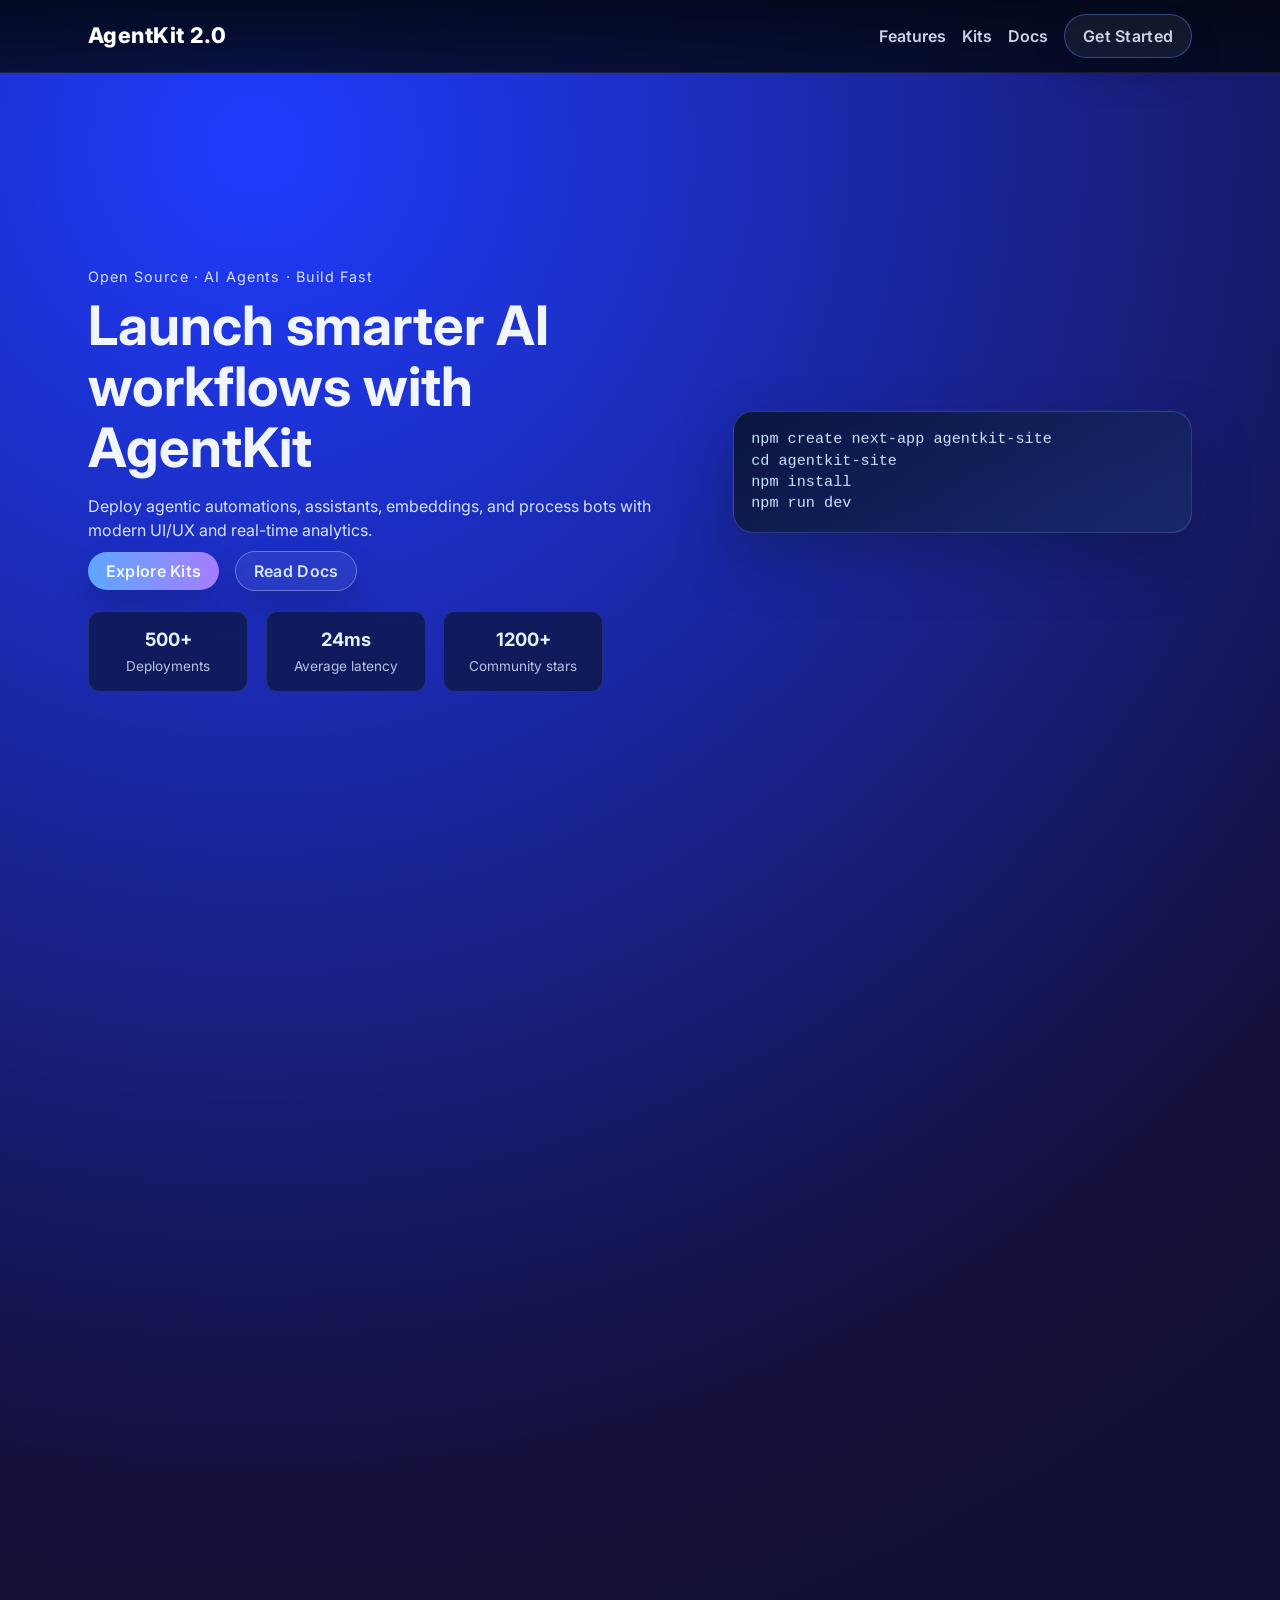
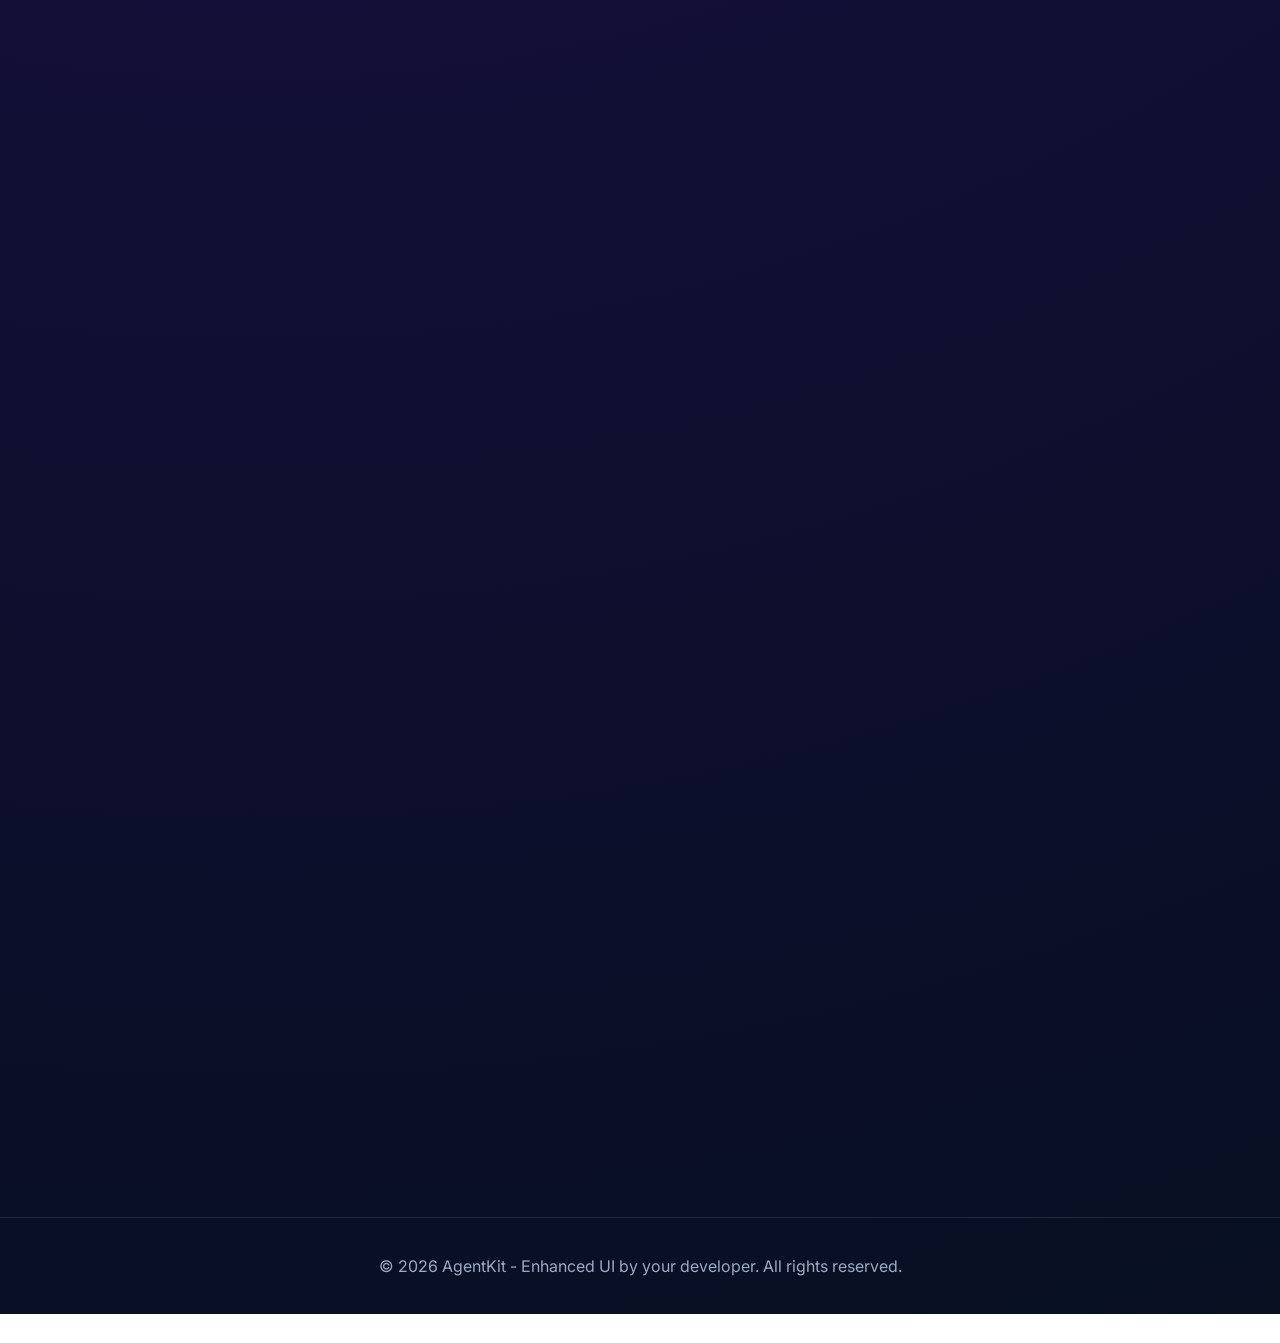
==== index.html @ 1c2b4783 "Add root redirect to landing" ====
<!DOCTYPE html>
<html lang="en">
  <head>
    <meta charset="UTF-8" />
    <meta http-equiv="refresh" content="0;url=/landing/" />
    <meta name="viewport" content="width=device-width, initial-scale=1.0" />
    <title>Redirecting...</title>
  </head>
  <body>
    <p>Redirecting to <a href="/landing/">/landing/</a>...</p>
  </body>
</html>
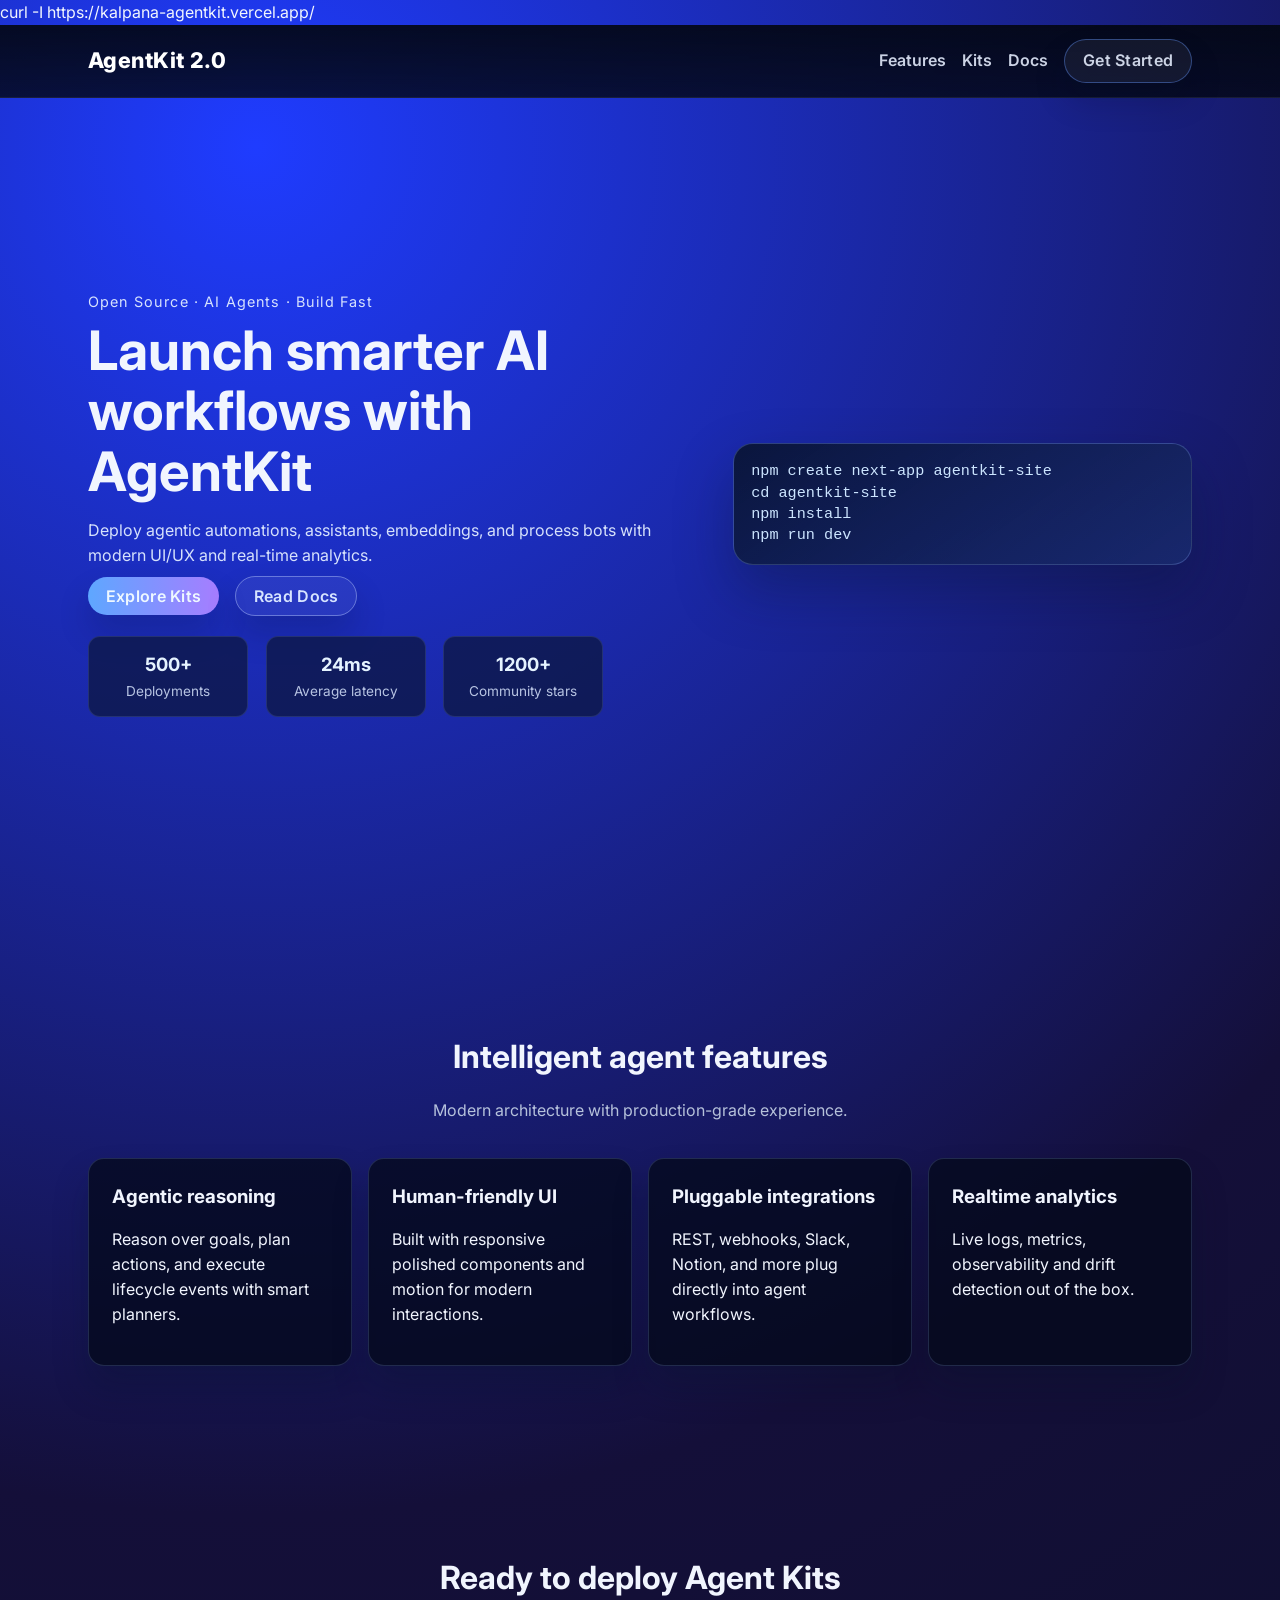
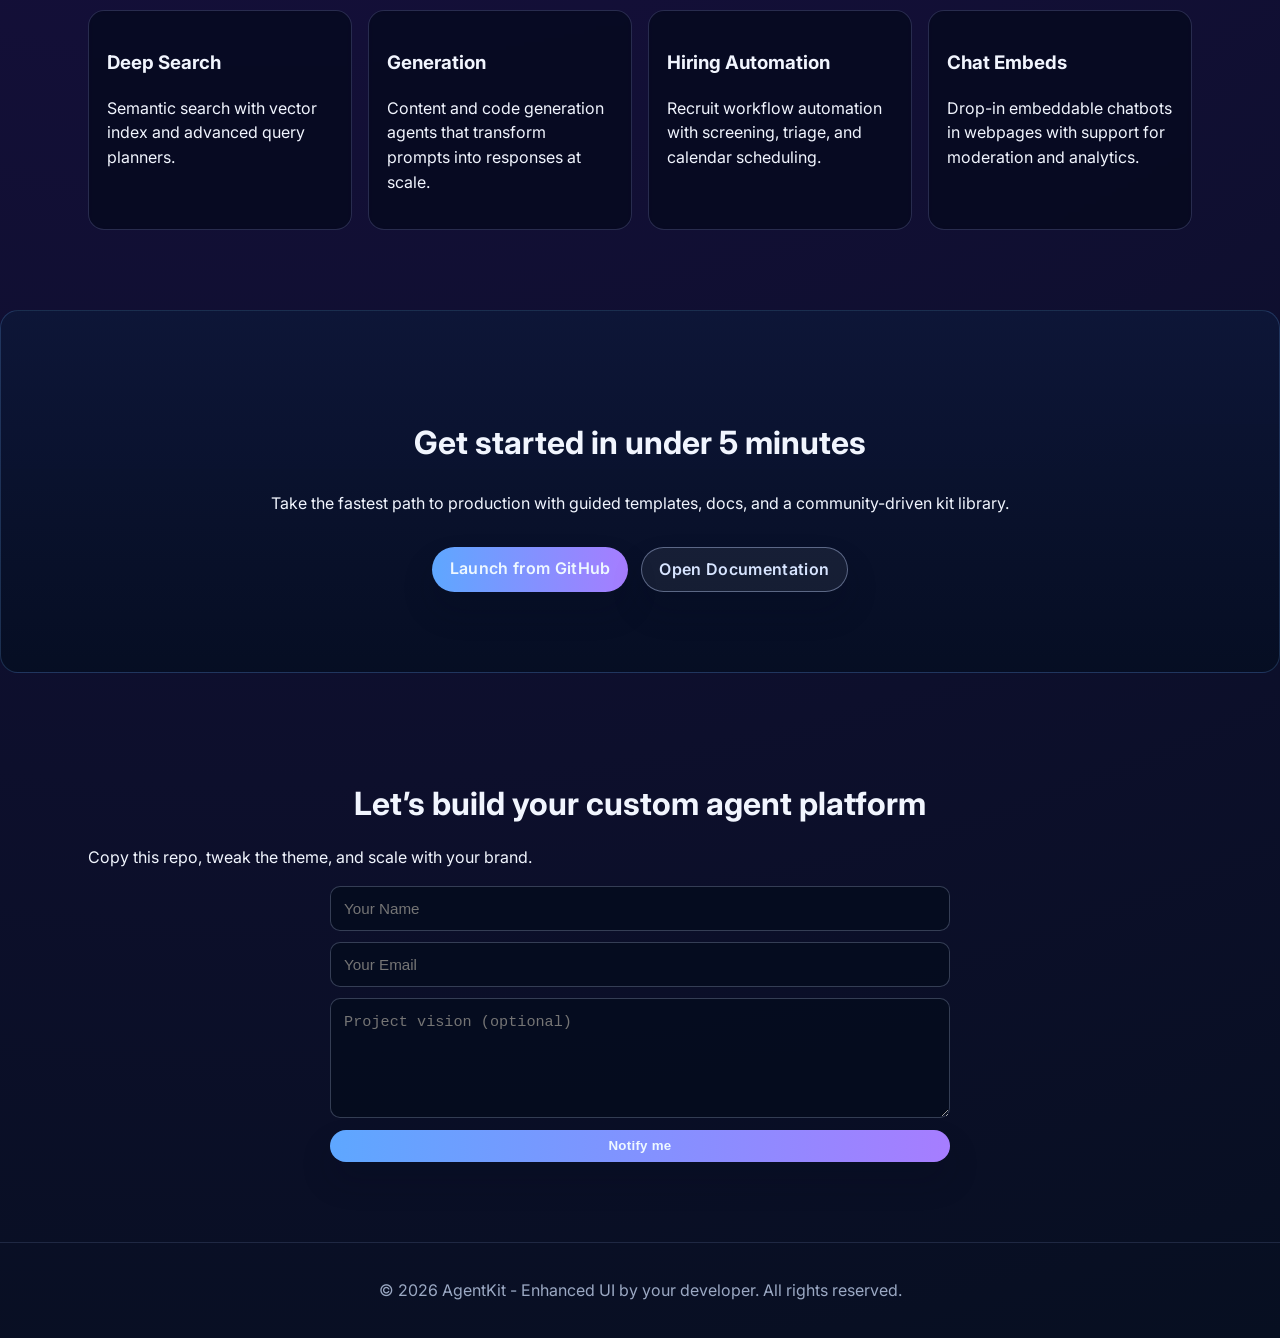
==== commit 570979fb: "Move landing page to root for Vercel" ====
--- a/index.html
+++ b/index.html
@@ -2,11 +2,151 @@
 <html lang="en">
   <head>
     <meta charset="UTF-8" />
-    <meta http-equiv="refresh" content="0;url=/landing/" />
     <meta name="viewport" content="width=device-width, initial-scale=1.0" />
-    <title>Redirecting...</title>
+    <title>AgentKit Advanced Landing</title>
+    <link rel="stylesheet" href="styles.css" />
+    <link rel="preconnect" href="https://fonts.googleapis.com" />
+    <link rel="preconnect" href="https://fonts.gstatic.com" crossorigin />
+    <link
+      href="https://fonts.googleapis.com/css2?family=Inter:wght@400;500;600;700;800&display=swap"
+      rel="stylesheet"
+    />
   </head>
-  <body>
-    <p>Redirecting to <a href="/landing/">/landing/</a>...</p>
+  <body>curl -I https://kalpana-agentkit.vercel.app/
+    <header class="topbar" id="topbar">
+      <div class="container">
+        <a class="brand" href="#">AgentKit 2.0</a>
+        <nav class="nav">
+          <a href="#features">Features</a>
+          <a href="#kits">Kits</a>
+          <a href="#docs">Docs</a>
+          <a href="#contact" class="button">Get Started</a>
+        </nav>
+      </div>
+    </header>
+
+    <main>
+      <section class="hero" id="hero">
+        <div class="container hero-grid">
+          <article>
+            <p class="eyebrow">Open Source · AI Agents · Build Fast</p>
+            <h1>Launch smarter AI workflows with AgentKit</h1>
+            <p>
+              Deploy agentic automations, assistants, embeddings, and process bots with modern UI/UX and real-time analytics.
+            </p>
+            <div class="hero-actions">
+              <a href="#kits" class="button primary">Explore Kits</a>
+              <a href="#docs" class="button secondary">Read Docs</a>
+            </div>
+            <div class="stats" id="stats">
+              <div>
+                <strong>500+</strong>
+                <span>Deployments</span>
+              </div>
+              <div>
+                <strong>24ms</strong>
+                <span>Average latency</span>
+              </div>
+              <div>
+                <strong>1200+</strong>
+                <span>Community stars</span>
+              </div>
+            </div>
+          </article>
+          <aside>
+            <div class="code-card" id="codeCard">
+              <pre><code>npm create next-app agentkit-site
+cd agentkit-site
+npm install
+npm run dev</code></pre>
+            </div>
+          </aside>
+        </div>
+      </section>
+
+      <section id="features" class="section features">
+        <div class="container">
+          <h2>Intelligent agent features</h2>
+          <p class="subtitle">Modern architecture with production-grade experience.</p>
+          <div class="cards">
+            <article class="card">
+              <h3>Agentic reasoning</h3>
+              <p>Reason over goals, plan actions, and execute lifecycle events with smart planners.</p>
+            </article>
+            <article class="card">
+              <h3>Human-friendly UI</h3>
+              <p>Built with responsive polished components and motion for modern interactions.</p>
+            </article>
+            <article class="card">
+              <h3>Pluggable integrations</h3>
+              <p>REST, webhooks, Slack, Notion, and more plug directly into agent workflows.</p>
+            </article>
+            <article class="card">
+              <h3>Realtime analytics</h3>
+              <p>Live logs, metrics, observability and drift detection out of the box.</p>
+            </article>
+          </div>
+        </div>
+      </section>
+
+      <section id="kits" class="section kits">
+        <div class="container">
+          <h2>Ready to deploy Agent Kits</h2>
+          <div class="kit-grid">
+            <article class="kit-card">
+              <h3>Deep Search</h3>
+              <p>Semantic search with vector index and advanced query planners.</p>
+            </article>
+            <article class="kit-card">
+              <h3>Generation</h3>
+              <p>Content and code generation agents that transform prompts into responses at scale.</p>
+            </article>
+            <article class="kit-card">
+              <h3>Hiring Automation</h3>
+              <p>Recruit workflow automation with screening, triage, and calendar scheduling.
+              </p>
+            </article>
+            <article class="kit-card">
+              <h3>Chat Embeds</h3>
+              <p>Drop-in embeddable chatbots in webpages with support for moderation and analytics.</p>
+            </article>
+          </div>
+        </div>
+      </section>
+
+      <section id="docs" class="section cta-block">
+        <div class="container cta-content">
+          <h2>Get started in under 5 minutes</h2>
+          <p>Take the fastest path to production with guided templates, docs, and a community-driven kit library.</p>
+          <div class="cta-actions">
+            <a href="#" class="button primary">Launch from GitHub</a>
+            <a href="#" class="button secondary">Open Documentation</a>
+          </div>
+        </div>
+      </section>
+
+      <section id="contact" class="section contact">
+        <div class="container">
+          <h2>Let’s build your custom agent platform</h2>
+          <p>Copy this repo, tweak the theme, and scale with your brand.</p>
+          <form class="form" onsubmit="event.preventDefault(); createToast();">
+            <input type="text" placeholder="Your Name" required />
+            <input type="email" placeholder="Your Email" required />
+            <textarea placeholder="Project vision (optional)"></textarea>
+            <button type="submit" class="button primary">Notify me</button>
+          </form>
+        </div>
+      </section>
+    </main>
+
+    <footer class="footer">
+      <div class="container">
+        <p>© 2026 AgentKit - Enhanced UI by your developer. All rights reserved.</p>
+      </div>
+    </footer>
+
+    <div id="toast" class="toast hidden">Thanks! You are on the list.</div>
+
+    <script src="script.js"></script>
   </body>
-</html>+</html>
--- a/styles.css
+++ b/styles.css
@@ -0,0 +1,360 @@
+:root {
+  --bg: #030725;
+  --text: #f1f5fe;
+  --surface: rgba(13, 24, 57, 0.95);
+  --accent: #83bcff;
+  --accent2: #af6fff;
+  --muted: #abb3c1;
+}
+
+* {
+  box-sizing: border-box;
+}
+
+body {
+  margin: 0;
+  font-family: 'Inter', system-ui, -apple-system, Segoe UI, Roboto, sans-serif;
+  color: var(--text);
+  background: radial-gradient(circle at 20% 5%, #1f3cff 0%, #140f39 46%, #070f21 100%);
+  line-height: 1.55;
+}
+
+.container {
+  width: min(1120px, 94%);
+  margin: 0 auto;
+  padding: 0 0.5rem;
+}
+
+.topbar {
+  position: sticky;
+  top: 0;
+  z-index: 30;
+  background: linear-gradient(180deg, rgba(3, 7, 19, 0.92), rgba(3, 7, 19, 0.8));
+  backdrop-filter: blur(12px);
+  border-bottom: 1px solid rgba(170, 190, 255, 0.12);
+}
+
+.topbar .container {
+  display: flex;
+  align-items: center;
+  justify-content: space-between;
+  min-height: 72px;
+}
+
+.brand {
+  color: white;
+  font-weight: 800;
+  font-size: 1.35rem;
+  letter-spacing: 0.02em;
+  text-decoration: none;
+}
+
+.nav {
+  display: flex;
+  gap: 1rem;
+  align-items: center;
+}
+
+.nav a {
+  color: rgba(231, 239, 255, 0.88);
+  text-decoration: none;
+  font-weight: 600;
+  transition: color 0.25s ease;
+}
+
+.nav a:hover {
+  color: #d4ecff;
+}
+
+.button {
+  border: 1px solid rgba(99, 151, 255, 0.4);
+  background: rgba(255, 255, 255, 0.06);
+  color: #eef8ff;
+  border-radius: 999px;
+  padding: 0.55rem 1.1rem;
+  font-weight: 600;
+  letter-spacing: 0.02em;
+  text-decoration: none;
+  box-shadow: 0 18px 32px rgba(4, 12, 28, 0.18);
+  transition: transform 0.25s ease, background 0.35s ease;
+}
+
+.button:hover {
+  transform: translateY(-1px);
+  background: linear-gradient(120deg, rgba(66, 129, 255, 0.28), rgba(106, 87, 255, 0.28));
+}
+
+.primary {
+  background: linear-gradient(90deg, #5ea7ff, #a67dff);
+  border: none;
+}
+
+.primary:hover {
+  background: linear-gradient(90deg, #74b8ff, #c88cff);
+}
+
+.secondary {
+  color: #d7e4ff;
+  border-color: rgba(197, 214, 255, 0.4);
+}
+
+.hero {
+  min-height: calc(100vh - 72px);
+  display: flex;
+  align-items: center;
+  padding: 2rem 0 3rem;
+}
+
+.hero-grid {
+  display: grid;
+  grid-template-columns: 1.2fr 0.9fr;
+  gap: 2rem;
+  align-items: center;
+}
+
+.eyebrow {
+  color: #67abff;
+  letter-spacing: 0.08em;
+  font-size: 0.9rem;
+  margin: 0;
+}
+
+.hero h1 {
+  font-size: clamp(2rem, 5vw, 3.4rem);
+  margin: 0.4rem 0 1rem;
+  line-height: 1.12;
+}
+
+.hero p {
+  max-width: 620px;
+  color: rgba(224, 235, 255, 0.95);
+}
+
+.hero-actions a {
+  margin-right: 0.75rem;
+}
+
+.stats {
+  margin-top: 1.7rem;
+  display: flex;
+  gap: 1.1rem;
+}
+
+.stats div {
+  background: rgba(12, 22, 58, 0.7);
+  border: 1px solid rgba(155, 183, 255, 0.15);
+  border-radius: 12px;
+  padding: 0.8rem 1rem;
+  width: 160px;
+  text-align: center;
+  animation: slideUp 0.8s ease both;
+}
+
+.stats strong {
+  display: block;
+  font-size: 1.15rem;
+  color: #e5f3ff;
+}
+
+.stats span {
+  color: rgba(193, 206, 234, 0.95);
+  font-size: 0.85rem;
+}
+
+.code-card {
+  background: linear-gradient(145deg, rgba(8, 19, 45, 0.88), rgba(25, 46, 110, 0.68));
+  border: 1px solid rgba(141, 173, 255, 0.26);
+  border-radius: 20px;
+  padding: 1.1rem;
+  box-shadow: 0 26px 55px rgba(9, 21, 50, 0.35);
+  animation: float 3.4s ease-in-out infinite;
+}
+
+.code-card pre {
+  margin: 0;
+  color: #cce5ff;
+  font-family: 'Fira Code', monospace;
+  font-size: 0.95rem;
+  line-height: 1.4;
+}
+
+.section {
+  padding: 80px 0;
+}
+
+.hidden {
+  opacity: 0;
+  transform: translateY(24px);
+  transition: opacity .75s ease, transform .75s ease;
+}
+
+.in-view {
+  opacity: 1 !important;
+  transform: translateY(0) !important;
+}
+
+.features h2,
+.kits h2,
+.cta-block h2,
+.contact h2 {
+  text-align: center;
+  font-size: 2rem;
+  margin-bottom: 0.45rem;
+}
+
+.subtitle {
+  text-align: center;
+  color: rgba(204, 216, 235, 0.88);
+  margin-bottom: 2.2rem;
+}
+
+.cards {
+  display: grid;
+  grid-template-columns: repeat(auto-fit, minmax(240px, 1fr));
+  gap: 1rem;
+}
+
+.card {
+  border: 1px solid rgba(155, 190, 255, 0.18);
+  background: rgba(4, 10, 27, 0.78);
+  padding: 1.45rem;
+  border-radius: 16px;
+  box-shadow: 0 22px 34px rgba(7, 17, 39, 0.28);
+  transition: transform 0.25s ease, border-color 0.3s ease;
+}
+
+.card:hover {
+  transform: translateY(-5px);
+  border-color: rgba(148, 221, 255, 0.35);
+}
+
+.card h3 {
+  margin-top: 0;
+  margin-bottom: 0.55rem;
+}
+
+.kit-grid {
+  display: grid;
+  grid-template-columns: repeat(auto-fit, minmax(220px, 1fr));
+  gap: 1rem;
+}
+
+.kit-card {
+  border: 1px solid rgba(175, 179, 255, 0.2);
+  background: rgba(5, 9, 30, 0.8);
+  padding: 1.15rem;
+  border-radius: 16px;
+  backdrop-filter: blur(2px);
+  transition: transform 0.3s ease, border-color 0.3s ease;
+}
+
+.kit-card:hover {
+  transform: translateY(-4px);
+  border-color: rgba(108, 185, 255, 0.35);
+}
+
+.cta-block {
+  border-radius: 18px;
+  background: linear-gradient(180deg, rgba(14, 23, 56, .95), rgba(6, 14, 35, 0.98));
+  border: 1px solid rgba(112, 178, 255, 0.2);
+}
+
+.cta-content {
+  display: flex;
+  flex-direction: column;
+  align-items: center;
+}
+
+.cta-actions {
+  display: flex;
+  gap: 0.8rem;
+  margin-top: 1rem;
+}
+
+.contact .form {
+  max-width: 620px;
+  margin: 0 auto;
+  display: grid;
+  gap: 0.7rem;
+}
+
+.contact input,
+.contact textarea {
+  border-radius: 10px;
+  border: 1px solid rgba(140, 154, 185, 0.35);
+  background: rgba(5, 12, 30, 0.85);
+  color: #e9efff;
+  padding: 0.82rem;
+  font-size: 0.95rem;
+  outline: none;
+}
+
+.contact textarea {
+  min-height: 120px;
+  resize: vertical;
+}
+
+.footer {
+  padding: 1.2rem 0;
+  border-top: 1px solid rgba(136, 155, 205, 0.18);
+  text-align: center;
+  color: rgba(175, 190, 217, 0.88);
+}
+
+.toast {
+  position: fixed;
+  right: 1rem;
+  bottom: 1.2rem;
+  padding: 0.7rem 1rem;
+  background: rgba(25, 46, 95, 0.95);
+  border-radius: 12px;
+  border: 1px solid rgba(115, 171, 255, 0.6);
+  color: #dbeeff;
+  box-shadow: 0 18px 28px rgba(1, 9, 25, 0.45);
+  transform: translateY(20px);
+  transition: opacity 0.3s ease, transform 0.3s ease;
+}
+
+.toast.hidden {
+  opacity: 0;
+  pointer-events: none;
+}
+
+.toast.visible {
+  opacity: 1;
+  transform: translateY(0);
+}
+
+@keyframes float {
+  0%, 100% {
+    transform: translateY(0px);
+  }
+  50% {
+    transform: translateY(-11px);
+  }
+}
+
+.in-view {
+  opacity: 1 !important;
+  transform: translateY(0) !important;
+}
+
+@keyframes slideUp {
+  from {opacity: 0; transform: translateY(18px);}
+  to {opacity: 1; transform: translateY(0);}
+}
+
+@media (max-width: 960px) {
+  .hero-grid {
+    grid-template-columns: 1fr;
+  }
+  .hero {
+    min-height: auto;
+  }
+  .topbar .container {
+    padding: 0 0.5rem;
+  }
+  .nav {
+    display: none;
+  }
+}
